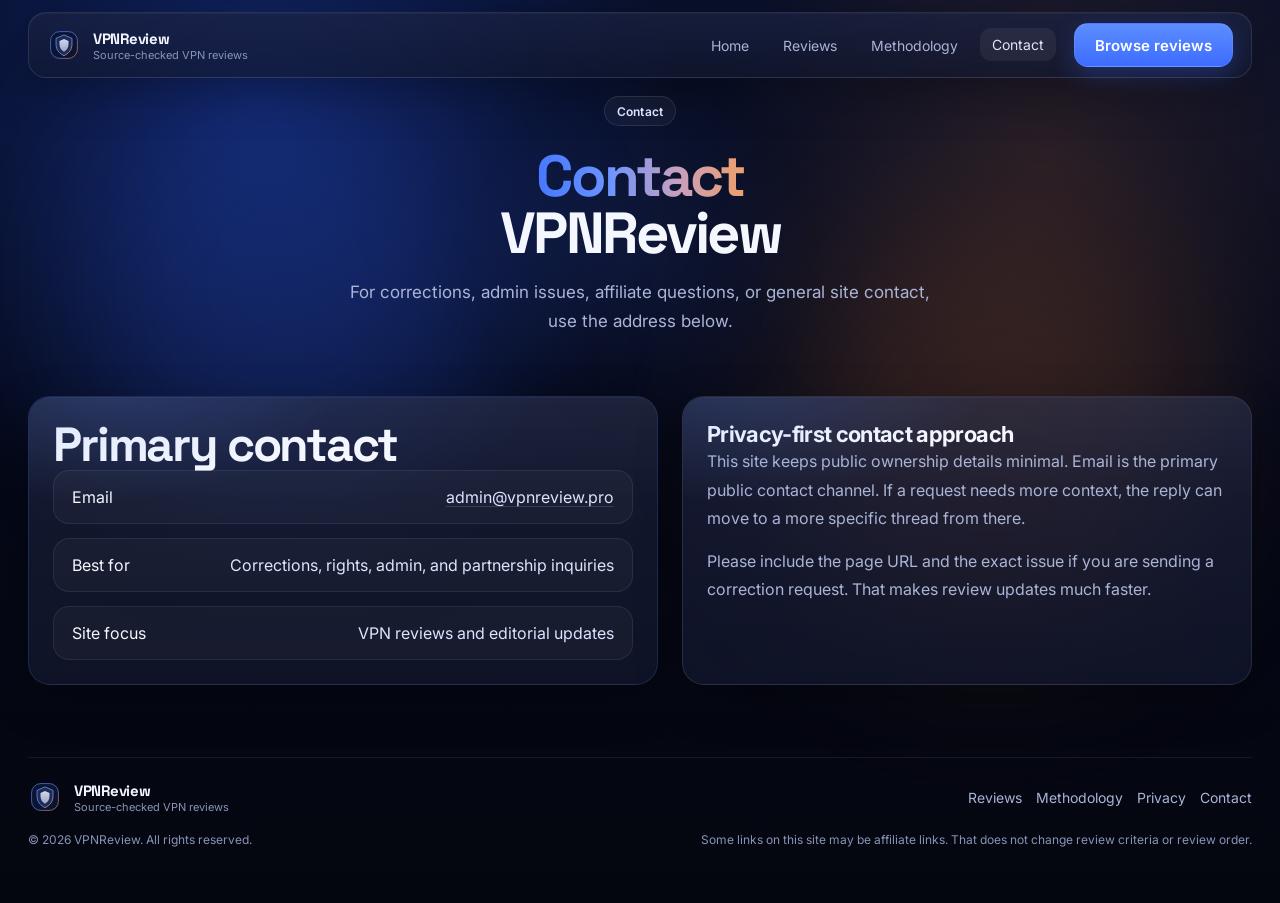
==== contact.html @ 540c51eb "vpnreview" ====
<!doctype html>
<html lang="en">
<head>
  <meta charset="utf-8">
  <meta name="viewport" content="width=device-width, initial-scale=1">
  <title>Contact — VPNReview</title>
  <meta name="description" content="Contact VPNReview for corrections, admin issues, and general site inquiries.">
  <link rel="canonical" href="https://vpnreview.pro/contact.html">
  <link rel="icon" href="assets/favicon.svg" type="image/svg+xml">
  <meta property="og:type" content="website">
  <meta property="og:title" content="Contact — VPNReview">
  <meta property="og:description" content="Contact VPNReview for corrections, admin issues, and general site inquiries.">
  <meta property="og:url" content="https://vpnreview.pro/contact.html">
  <meta property="og:image" content="https://vpnreview.pro/assets/og-cover.svg">
  <meta name="twitter:card" content="summary_large_image">
  <meta name="twitter:title" content="Contact — VPNReview">
  <meta name="twitter:description" content="Contact VPNReview for corrections, admin issues, and general site inquiries.">
  <meta name="twitter:image" content="https://vpnreview.pro/assets/og-cover.svg">
  <link rel="preconnect" href="https://fonts.googleapis.com">
  <link rel="preconnect" href="https://fonts.gstatic.com" crossorigin>
  <link href="https://fonts.googleapis.com/css2?family=Inter:wght@400;500;600;700;800&family=Space+Grotesk:wght@500;700&display=swap" rel="stylesheet">
  <link rel="stylesheet" href="styles.css">
</head>
<body>
  <div class="page-shell">
    <div class="hero-glow-blue"></div>
    <div class="hero-glow-orange"></div>
    
    <div class="topbar-wrap container reveal">
      <header class="topbar">
        <a class="brand focus-ring" href="index.html" aria-label="VPNReview home">
          <img class="brand-mark" src="assets/vpnreview-mark.svg" alt="VPNReview logo">
          <span class="brand-copy">
            <span class="brand-name">VPNReview</span>
            <span class="brand-tagline">Source-checked VPN reviews</span>
          </span>
        </a>
        <nav class="topbar-menu" aria-label="Primary">
          <a class="focus-ring" href="index.html">Home</a><a class="focus-ring" href="reviews.html">Reviews</a><a class="focus-ring" href="methodology.html">Methodology</a><a class="focus-ring" href="contact.html" aria-current="page">Contact</a>
        </nav>
        <div class="topbar-actions">
          <a class="btn btn-primary focus-ring" href="reviews.html">Browse reviews</a>
          <button class="menu-toggle focus-ring" aria-expanded="false" aria-label="Open menu">☰</button>
        </div>
      </header>
      <div class="mobile-panel" data-open="false">
        <a class="focus-ring" href="index.html">Home</a><a class="focus-ring" href="reviews.html">Reviews</a><a class="focus-ring" href="methodology.html">Methodology</a><a class="focus-ring" href="contact.html" aria-current="page">Contact</a>
      </div>
    </div>
    
    <main class="hero-wrap">
      
<section class="page-hero compact reveal delay-1">
  <div class="kicker">Contact</div>
  <h1 class="page-title short"><span class="gradient">Contact</span><br><span class="solid">VPNReview</span></h1>
  <p class="page-copy short">For corrections, admin issues, affiliate questions, or general site contact, use the address below.</p>
</section>

<section class="split-intro reveal delay-2">
  <article class="card accent">
    <h2 class="section-heading">Primary contact</h2>
    <div class="contact-list">
      <div class="contact-row"><span>Email</span><span><a class="inline-link" href="mailto:admin@vpnreview.pro">admin@vpnreview.pro</a></span></div>
      <div class="contact-row"><span>Best for</span><span>Corrections, rights, admin, and partnership inquiries</span></div>
      <div class="contact-row"><span>Site focus</span><span>VPN reviews and editorial updates</span></div>
    </div>
  </article>
  <article class="card">
    <h3>Privacy-first contact approach</h3>
    <p>This site keeps public ownership details minimal. Email is the primary public contact channel. If a request needs more context, the reply can move to a more specific thread from there.</p>
    <p>Please include the page URL and the exact issue if you are sending a correction request. That makes review updates much faster.</p>
  </article>
</section>

    </main>
    
    <footer class="footer">
      <div class="footer-brand">
        <img class="brand-mark" src="assets/vpnreview-mark.svg" alt="VPNReview logo">
        <div class="brand-copy">
          <div class="brand-name">VPNReview</div>
          <div class="brand-tagline">Source-checked VPN reviews</div>
        </div>
      </div>
      <nav class="footer-nav" aria-label="Footer">
        <a class="focus-ring" href="reviews.html">Reviews</a>
        <a class="focus-ring" href="methodology.html">Methodology</a>
        <a class="focus-ring" href="privacy.html">Privacy</a>
        <a class="focus-ring" href="contact.html">Contact</a>
      </nav>
    </footer>
    <div class="footer-bottom">
      <div>© <span data-year></span> VPNReview. All rights reserved.</div>
      <div class="footer-disclosure">Some links on this site may be affiliate links. That does not change review criteria or review order.</div>
    </div>
    
  </div>
  <script src="script.js"></script>
</body>
</html>
---- styles.css ----
:root {
  --bg-0: #050816;
  --bg-1: #081126;
  --bg-2: #0c1430;
  --surface: rgba(23, 30, 58, 0.56);
  --surface-2: rgba(31, 38, 68, 0.64);
  --surface-3: rgba(15, 20, 40, 0.88);
  --border-soft: rgba(255, 255, 255, 0.10);
  --border-mid: rgba(255, 255, 255, 0.18);
  --text-strong: #f4f7ff;
  --text-soft: #dce4ff;
  --text-body: #aab4d6;
  --text-dim: #8893b7;
  --blue-1: #3d6cff;
  --blue-2: #5c8dff;
  --blue-3: #79a6ff;
  --peach-1: #f2b2a6;
  --orange-1: #f59a62;
  --orange-2: #d67339;
  --success: #5cd694;
  --shadow-lg: 0 28px 90px rgba(0, 0, 0, 0.45);
  --shadow-md: 0 14px 46px rgba(0, 0, 0, 0.28);
  --radius-xl: 18px;
  --radius-2xl: 24px;
  --radius-pill: 999px;
  --content-width: min(1320px, calc(100% - 56px));
  --reading-width: 760px;
  --brand-accent: #5c8dff;
  --brand-accent-soft: rgba(92, 141, 255, 0.2);
}
* { box-sizing: border-box; }
html { scroll-behavior: smooth; }
body {
  min-height: 100vh;
  margin: 0;
  color: var(--text-strong);
  background:
    radial-gradient(44rem 44rem at 20% 12%, rgba(34, 86, 255, 0.26), transparent 60%),
    radial-gradient(34rem 34rem at 82% 18%, rgba(226, 122, 46, 0.14), transparent 62%),
    radial-gradient(18rem 18rem at 50% 28%, rgba(86, 118, 255, 0.10), transparent 60%),
    linear-gradient(180deg, #09102a 0%, #050816 58%, #04060f 100%);
  overflow-x: hidden;
  font-family: Inter, ui-sans-serif, system-ui, -apple-system, BlinkMacSystemFont, "Segoe UI", sans-serif;
}
body.page-nord { --brand-accent: #5c8dff; --brand-accent-soft: rgba(92, 141, 255, 0.18); }
body.page-proton { --brand-accent: #8b5cf6; --brand-accent-soft: rgba(139, 92, 246, 0.18); }
body.page-surfshark { --brand-accent: #17c9d5; --brand-accent-soft: rgba(23, 201, 213, 0.18); }
a { color: inherit; text-decoration: none; }
img { display: block; max-width: 100%; }
button { font: inherit; }
.container { width: var(--content-width); margin-inline: auto; }
.page-shell { position: relative; padding: 12px 0 54px; }
.hero-glow-blue,
.hero-glow-orange {
  position: fixed;
  filter: blur(78px);
  border-radius: 999px;
  pointer-events: none;
  z-index: 0;
}
.hero-glow-blue {
  width: 420px;
  height: 420px;
  left: 6%;
  top: 8%;
  background: rgba(50, 100, 255, 0.20);
  animation: drift 14s ease-in-out infinite alternate;
}
.hero-glow-orange {
  width: 420px;
  height: 420px;
  right: 6%;
  top: 24%;
  background: rgba(225, 119, 45, 0.16);
  animation: drift 18s ease-in-out infinite alternate-reverse;
}
.topbar-wrap,
.hero-wrap,
.footer,
.footer-bottom { position: relative; z-index: 1; }
.topbar {
  display: grid;
  grid-template-columns: minmax(0, 1fr) auto auto;
  align-items: center;
  gap: 18px;
  padding: 10px 18px;
  min-height: 58px;
  border: 1px solid var(--border-soft);
  border-radius: 18px;
  background: linear-gradient(180deg, rgba(28, 35, 67, 0.68), rgba(18, 24, 46, 0.62));
  backdrop-filter: blur(18px);
  -webkit-backdrop-filter: blur(18px);
  box-shadow: inset 0 1px 0 rgba(255,255,255,0.04), var(--shadow-md);
  transition: transform 180ms ease, border-color 180ms ease, box-shadow 220ms ease;
}
.topbar:hover { border-color: rgba(255,255,255,0.15); }
.brand { display: inline-flex; align-items: center; gap: 12px; min-width: 0; }
.brand-mark {
  width: 34px;
  height: 34px;
  flex: 0 0 auto;
  border-radius: 12px;
  transition: transform 260ms ease;
}
.brand:hover .brand-mark { transform: translateY(-2px) rotate(-2deg); }
.brand-copy { display: grid; min-width: 0; }
.brand-name { font-weight: 700; font-size: 15px; color: var(--text-strong); }
.brand-tagline { font-size: 11px; color: var(--text-dim); white-space: nowrap; overflow: hidden; text-overflow: ellipsis; }
.topbar-menu, .topbar-actions { display: flex; align-items: center; gap: 10px; }
.topbar-menu a {
  padding: 8px 12px;
  border-radius: 11px;
  font-size: 14px;
  color: var(--text-body);
  transition: transform 180ms ease, background-color 180ms ease, color 180ms ease;
}
.topbar-menu a:hover,
.topbar-menu a[aria-current="page"] {
  background: rgba(255,255,255,0.06);
  color: var(--text-soft);
  transform: translateY(-1px);
}
.menu-toggle {
  width: 38px;
  height: 38px;
  border-radius: 999px;
  border: 1px solid rgba(255,255,255,0.08);
  background: rgba(6,10,22,0.85);
  color: var(--text-soft);
  display: none;
  place-items: center;
  cursor: pointer;
  transition: transform 180ms ease, border-color 180ms ease, background-color 180ms ease;
}
.menu-toggle:hover { transform: translateY(-1px); border-color: rgba(255,255,255,0.16); }
.mobile-panel {
  display: none;
  margin-top: 10px;
  border: 1px solid var(--border-soft);
  border-radius: 16px;
  background: linear-gradient(180deg, rgba(28,35,67,0.78), rgba(18,24,46,0.78));
  backdrop-filter: blur(14px);
  -webkit-backdrop-filter: blur(14px);
  overflow: hidden;
}
.mobile-panel a { display: block; padding: 14px 18px; color: var(--text-body); }
.mobile-panel a + a { border-top: 1px solid rgba(255,255,255,0.06); }
.hero-wrap {
  width: var(--content-width);
  margin: 18px auto 0;
  display: grid;
  gap: 60px;
}
.badge-row {
  display: flex;
  flex-wrap: wrap;
  justify-content: center;
  gap: 10px;
}
.stack-badge {
  display: inline-flex;
  align-items: center;
  gap: 8px;
  min-height: 32px;
  padding: 0 12px;
  border-radius: var(--radius-pill);
  border: 1px solid rgba(255,255,255,0.10);
  background: rgba(32, 38, 66, 0.58);
  color: #dce4ff;
  font-size: 12px;
  line-height: 1.2;
  transition: transform 180ms ease, border-color 180ms ease, background-color 180ms ease;
}
.stack-badge:hover {
  transform: translateY(-2px);
  border-color: rgba(255,255,255,0.18);
  background: rgba(37, 43, 73, 0.66);
}
.stack-dot {
  width: 8px; height: 8px; border-radius: 999px;
  background: radial-gradient(circle at 30% 30%, rgba(121,166,255,0.95), rgba(61,108,255,0.45));
  box-shadow: 0 0 18px rgba(61,108,255,0.35);
}
.hero,
.page-hero {
  max-width: 780px;
  margin-inline: auto;
  text-align: center;
}
.kicker {
  display: inline-flex;
  align-items: center;
  min-height: 30px;
  padding: 0 12px;
  border-radius: var(--radius-pill);
  border: 1px solid rgba(255,255,255,0.10);
  background: rgba(255,255,255,0.04);
  color: var(--text-soft);
  font-size: 12px;
  font-weight: 600;
  letter-spacing: 0.01em;
}
.hero-title,
.page-title,
.article-panel h1,
.section-heading,
.review-section h2,
.archive-title {
  font-family: "Space Grotesk", "Inter", ui-sans-serif, system-ui, sans-serif;
  letter-spacing: -0.045em;
}
.hero-title,
.page-title {
  margin: 22px 0 0;
  font-size: clamp(36px, 5.8vw, 68px);
  line-height: 0.98;
}
.gradient {
  background: linear-gradient(90deg, #4677ff 0%, #6b94ff 35%, #c7a0be 68%, #ee9f69 100%);
  -webkit-background-clip: text;
  background-clip: text;
  color: transparent;
}
.solid { color: #f5f7ff; }
.hero-copy,
.page-copy {
  max-width: 680px;
  margin: 16px auto 0;
  color: var(--text-body);
  font-size: 17px;
  line-height: 1.72;
}
.command-chip {
  display: inline-flex;
  align-items: center;
  justify-content: center;
  gap: 10px;
  min-height: 44px;
  padding: 0 18px;
  margin-top: 22px;
  border-radius: 12px;
  background: #08112b;
  border: 1px solid rgba(69, 93, 162, 0.35);
  box-shadow: inset 0 1px 0 rgba(255,255,255,0.03);
  color: #f3c08e;
  font-family: ui-monospace, SFMono-Regular, Menlo, Consolas, monospace;
  font-size: 13px;
}
.cta-row { display: flex; justify-content: center; gap: 12px; flex-wrap: wrap; margin-top: 24px; }
.btn {
  display: inline-flex;
  align-items: center;
  justify-content: center;
  min-width: 146px;
  min-height: 44px;
  padding: 0 20px;
  border-radius: 14px;
  border: 1px solid rgba(255,255,255,0.10);
  font-size: 15px;
  font-weight: 600;
  transition: transform 180ms ease, background-color 180ms ease, border-color 180ms ease, box-shadow 220ms ease, opacity 180ms ease;
}
.btn:hover { transform: translateY(-2px); }
.btn-primary {
  background: linear-gradient(180deg, #5d8dff, #3d6cff);
  color: white;
  border-color: rgba(255,255,255,0.08);
  box-shadow: 0 8px 24px rgba(61, 108, 255, 0.28);
}
.btn-primary:hover { box-shadow: 0 12px 28px rgba(61,108,255,0.34); }
.btn-secondary,
.btn-subtle {
  background: rgba(255,255,255,0.04);
  color: #f2f4fb;
}
.btn-secondary:hover,
.btn-subtle:hover {
  background: rgba(255,255,255,0.08);
  border-color: rgba(255,255,255,0.16);
}
main section { margin-top: 0; }
.section-heading {
  margin: 0;
  font-size: clamp(28px, 4vw, 48px);
  line-height: 1.02;
}
.section-heading.centered { text-align: center; }
.section-copy {
  max-width: 720px;
  margin: 14px 0 0;
  color: var(--text-body);
  font-size: 17px;
  line-height: 1.72;
}
.section-copy.centered { margin-inline: auto; text-align: center; }
.cards-2, .cards-3, .cards-4, .archive-grid, .jump-grid, .source-grid, .highlights-grid, .summary-grid {
  display: grid;
  gap: 18px;
}
.cards-2, .jump-grid { grid-template-columns: repeat(2, minmax(0, 1fr)); }
.cards-3, .archive-grid, .source-grid, .summary-grid { grid-template-columns: repeat(3, minmax(0, 1fr)); }
.cards-4, .highlights-grid { grid-template-columns: repeat(4, minmax(0, 1fr)); }
.card,
.review-card,
.data-card,
.table-wrap,
.article-panel,
.callout,
.jump-card,
.deal-card {
  position: relative;
  border-radius: 22px;
  border: 1px solid rgba(255,255,255,0.10);
  background: linear-gradient(180deg, rgba(35,41,72,0.56), rgba(19,24,46,0.72));
  backdrop-filter: blur(14px);
  -webkit-backdrop-filter: blur(14px);
  box-shadow: inset 0 1px 0 rgba(255,255,255,0.04), var(--shadow-md);
  overflow: hidden;
  transition: transform 200ms ease, border-color 200ms ease, box-shadow 240ms ease, background-color 180ms ease;
}
.card::before, .review-card::before, .data-card::before, .article-panel::before, .callout::before, .jump-card::before, .deal-card::before, .table-wrap::before {
  content: "";
  position: absolute;
  inset: 0;
  pointer-events: none;
  border-radius: inherit;
  background:
    linear-gradient(180deg, rgba(255,255,255,0.04), transparent 45%),
    radial-gradient(26rem 14rem at 10% -10%, var(--brand-accent-soft), transparent 60%);
  opacity: .95;
}
.card:hover,
.review-card:hover,
.data-card:hover,
.article-panel:hover,
.callout:hover,
.jump-card:hover,
.deal-card:hover {
  transform: translateY(-4px);
  border-color: rgba(255,255,255,0.16);
  box-shadow: inset 0 1px 0 rgba(255,255,255,0.05), 0 20px 50px rgba(0, 0, 0, 0.32);
}
.card, .review-card, .data-card, .article-panel, .callout, .jump-card, .deal-card { padding: 24px; }
.card h3, .review-title, .article-panel h2, .callout h3, .deal-card h3 {
  margin: 0;
  letter-spacing: -0.03em;
}
.card h3, .callout h3, .deal-card h3 { font-size: 22px; }
.card p, .review-card p, .article-panel p, .callout p, .data-note, li {
  color: var(--text-body);
  font-size: 16px;
  line-height: 1.78;
}
.card p, .review-card p, .article-panel p, .data-note { margin: 0; }
.card p + p, .article-panel p + p, .callout p + p { margin-top: 14px; }
.review-card {
  display: flex;
  flex-direction: column;
  gap: 16px;
  min-height: 100%;
}
.review-card-head {
  display: flex;
  align-items: flex-start;
  justify-content: space-between;
  gap: 12px;
  flex-wrap: wrap;
}
.review-brand { display: flex; align-items: center; gap: 14px; min-width: 0; }
.review-logo {
  width: 52px;
  height: 52px;
  border-radius: 16px;
  background: rgba(255,255,255,0.02);
}
.review-title { font-size: 28px; margin: 0; }
.label-pill, .score-pill, .meta-pill {
  display: inline-flex;
  align-items: center;
  min-height: 30px;
  padding: 0 12px;
  border-radius: var(--radius-pill);
  border: 1px solid rgba(255,255,255,0.10);
  background: rgba(255,255,255,0.04);
  color: var(--text-soft);
  font-size: 12px;
  line-height: 1.2;
}
.score-pill { color: var(--text-strong); border-color: rgba(92, 141, 255, 0.24); background: rgba(92,141,255,0.10); }
.review-card-actions { margin-top: auto; display: flex; }
.inline-link {
  color: var(--text-soft);
  text-decoration: underline;
  text-decoration-color: rgba(255,255,255,0.14);
  text-underline-offset: 3px;
  transition: color 180ms ease, text-decoration-color 180ms ease;
}
.inline-link:hover {
  color: white;
  text-decoration-color: rgba(255,255,255,0.42);
}
.table-wrap { padding: 6px; }
table {
  width: 100%;
  border-collapse: collapse;
  overflow: hidden;
}
thead th {
  text-align: left;
  font-size: 13px;
  color: var(--text-soft);
  font-weight: 600;
  padding: 14px 16px;
  border-bottom: 1px solid rgba(255,255,255,0.08);
}
tbody td {
  padding: 14px 16px;
  border-top: 1px solid rgba(255,255,255,0.06);
  color: var(--text-body);
  font-size: 15px;
  line-height: 1.6;
  transition: background-color 180ms ease, color 180ms ease;
}
tbody tr:hover td { background: rgba(255,255,255,0.03); color: var(--text-soft); }
.highlight-col { color: var(--text-strong); font-weight: 600; }
.review-hero {
  max-width: 1060px;
  margin-inline: auto;
}
.review-hero-card {
  padding: 28px;
}
.review-hero-top {
  display: flex;
  align-items: flex-start;
  justify-content: space-between;
  gap: 20px;
  flex-wrap: wrap;
}
.provider-lockup {
  display: flex;
  align-items: center;
  gap: 16px;
}
.provider-mark {
  width: 66px;
  height: 66px;
  border-radius: 18px;
  flex: 0 0 auto;
  filter: drop-shadow(0 8px 18px rgba(0,0,0,.22));
}
.provider-name {
  margin: 0;
  font-size: clamp(36px, 5vw, 54px);
  line-height: .94;
}
.provider-sub {
  margin-top: 4px;
  color: var(--text-body);
  font-size: 15px;
}
.review-title-short {
  margin: 18px 0 0;
  font-size: clamp(32px, 4.2vw, 48px);
  line-height: 1.02;
  font-family: "Space Grotesk", "Inter", sans-serif;
  letter-spacing: -0.04em;
}
.review-intro {
  max-width: 820px;
  margin-top: 14px;
  color: var(--text-body);
  font-size: 18px;
  line-height: 1.72;
}
.article-meta {
  display: flex;
  gap: 10px;
  flex-wrap: wrap;
  margin-top: 18px;
}
.highlights-grid .data-card {
  min-height: 100%;
}
.data-title {
  margin: 0;
  font-size: 13px;
  color: var(--text-soft);
  font-weight: 600;
}
.data-value {
  margin-top: 12px;
  font-size: clamp(24px, 3vw, 34px);
  line-height: 1.04;
  color: var(--brand-accent);
  font-weight: 800;
  letter-spacing: -0.04em;
}
.data-note {
  margin-top: 10px;
}
.review-layout {
  display: grid;
  grid-template-columns: minmax(0, 1.36fr) minmax(320px, 0.84fr);
  gap: 24px;
  align-items: start;
}
.review-main {
  display: grid;
  gap: 22px;
}
.review-aside {
  display: grid;
  gap: 18px;
  position: sticky;
  top: 92px;
}
.jump-card {
  display: block;
  min-height: 128px;
}
.jump-card strong {
  display: block;
  font-size: 20px;
  line-height: 1.08;
  letter-spacing: -0.03em;
}
.jump-card span {
  display: block;
  margin-top: 10px;
  color: var(--text-body);
  line-height: 1.6;
}
.callout h3,
.deal-card h3 {
  color: var(--text-strong);
}
.callout .mini-kicker,
.deal-card .mini-kicker {
  display: inline-flex;
  margin-bottom: 10px;
  font-size: 11px;
  min-height: 26px;
  padding: 0 10px;
  align-items: center;
  border-radius: var(--radius-pill);
  border: 1px solid rgba(255,255,255,0.1);
  background: rgba(255,255,255,0.04);
  color: var(--text-soft);
  letter-spacing: .01em;
}
.callout strong { color: var(--text-soft); }
.article-panel h2 {
  font-size: 32px;
  line-height: 1.04;
  margin-bottom: 12px;
}
.review-body p {
  font-size: 17px;
  line-height: 1.86;
}
.bad-list {
  display: grid;
  gap: 10px;
  margin-top: 18px;
}
.bad-list div {
  padding: 14px 16px;
  border-radius: 16px;
  border: 1px solid rgba(255,255,255,0.08);
  background: rgba(255,255,255,0.03);
  color: var(--text-body);
}
.bad-list strong { color: var(--text-soft); }
.deal-list {
  margin: 14px 0 0;
  padding-left: 18px;
}
.deal-list li {
  margin-top: 8px;
}
.deal-wheel {
  margin-top: 18px;
}
.wheel-shell {
  position: relative;
  width: 220px;
  height: 220px;
  margin-inline: auto;
}
.wheel-pointer {
  position: absolute;
  top: -4px;
  left: 50%;
  transform: translateX(-50%);
  width: 0; height: 0;
  border-left: 14px solid transparent;
  border-right: 14px solid transparent;
  border-top: 24px solid var(--brand-accent);
  filter: drop-shadow(0 6px 12px rgba(0,0,0,.35));
  z-index: 2;
}
.wheel-disc {
  position: absolute;
  inset: 0;
  border-radius: 50%;
  border: 1px solid rgba(255,255,255,0.16);
  background:
    radial-gradient(circle at 50% 50%, rgba(255,255,255,0.12), transparent 34%),
    conic-gradient(
      from 0deg,
      rgba(255,255,255,0.06) 0deg 60deg,
      var(--brand-accent-soft) 60deg 120deg,
      rgba(255,255,255,0.04) 120deg 180deg,
      rgba(255,255,255,0.08) 180deg 240deg,
      var(--brand-accent-soft) 240deg 300deg,
      rgba(255,255,255,0.04) 300deg 360deg
    );
  box-shadow: inset 0 1px 0 rgba(255,255,255,0.04), 0 16px 30px rgba(0,0,0,.28);
  transition: transform 3400ms cubic-bezier(.17,.91,.2,1);
}
.wheel-center {
  position: absolute;
  inset: 50%;
  transform: translate(-50%, -50%);
  width: 82px;
  height: 82px;
  border-radius: 50%;
  border: 1px solid rgba(255,255,255,0.12);
  background: linear-gradient(180deg, rgba(26,35,67,0.95), rgba(12,18,34,0.95));
  display: grid;
  place-items: center;
  color: var(--text-strong);
  font-weight: 700;
  text-align: center;
  z-index: 2;
  box-shadow: 0 12px 24px rgba(0,0,0,.26);
}
.wheel-center small {
  display: block;
  font-size: 11px;
  color: var(--text-dim);
  font-weight: 600;
}
.spin-btn {
  margin-top: 18px;
  width: 100%;
}
.deal-result {
  min-height: 72px;
  margin-top: 14px;
  padding: 14px 16px;
  border-radius: 16px;
  background: rgba(255,255,255,0.04);
  border: 1px solid rgba(255,255,255,0.08);
  color: var(--text-body);
  font-size: 15px;
  line-height: 1.62;
}
.deal-result strong { color: var(--text-soft); }
.footer {
  width: var(--content-width);
  margin: 72px auto 0;
  padding-top: 22px;
  border-top: 1px solid rgba(255,255,255,0.08);
  display: flex;
  align-items: center;
  justify-content: space-between;
  gap: 16px;
  flex-wrap: wrap;
}
.footer-brand {
  display: flex;
  align-items: center;
  gap: 12px;
}
.footer-nav {
  display: flex;
  align-items: center;
  gap: 14px;
  flex-wrap: wrap;
}
.footer-nav a {
  color: var(--text-body);
  font-size: 14px;
  transition: color 180ms ease, transform 180ms ease;
}
.footer-nav a:hover { color: var(--text-soft); transform: translateY(-1px); }
.footer-bottom {
  width: var(--content-width);
  margin: 16px auto 0;
  display: flex;
  justify-content: space-between;
  gap: 12px;
  flex-wrap: wrap;
  color: var(--text-dim);
  font-size: 12px;
  line-height: 1.6;
}
.footer-disclosure { max-width: 640px; text-align: right; }
.focus-ring:focus-visible,
button:focus-visible {
  outline: 2px solid rgba(121, 166, 255, 0.88);
  outline-offset: 3px;
}
.reveal {
  opacity: 0;
  transform: translateY(14px);
  animation: revealUp 700ms cubic-bezier(.22,.61,.36,1) forwards;
}
.reveal.delay-1 { animation-delay: 80ms; }
.reveal.delay-2 { animation-delay: 160ms; }
.reveal.delay-3 { animation-delay: 240ms; }
.reveal.delay-4 { animation-delay: 320ms; }
.reveal.delay-5 { animation-delay: 400ms; }
.float-soft { animation: floatSoft 6s ease-in-out infinite; }

@keyframes revealUp { to { opacity: 1; transform: translateY(0); } }
@keyframes drift {
  0%   { transform: translate3d(0, 0, 0) scale(1); }
  50%  { transform: translate3d(16px, -10px, 0) scale(1.04); }
  100% { transform: translate3d(-10px, 14px, 0) scale(0.98); }
}
@keyframes floatSoft { 0%, 100% { transform: translateY(0); } 50% { transform: translateY(-3px); } }

@media (max-width: 1180px) {
  :root { --content-width: min(100%, calc(100% - 40px)); }
  .review-layout { grid-template-columns: 1fr; }
  .review-aside { position: static; grid-template-columns: repeat(2, minmax(0, 1fr)); }
}
@media (max-width: 960px) {
  .cards-4, .highlights-grid, .cards-3, .archive-grid, .source-grid, .summary-grid { grid-template-columns: repeat(2, minmax(0, 1fr)); }
  .topbar { grid-template-columns: minmax(0,1fr) auto; }
  .topbar-menu { display: none; }
  .menu-toggle { display: inline-grid; }
  .mobile-panel[data-open="true"] { display: block; }
}
@media (max-width: 720px) {
  :root { --content-width: min(100%, calc(100% - 28px)); }
  .cards-2, .cards-3, .cards-4, .archive-grid, .source-grid, .summary-grid, .jump-grid, .highlights-grid, .review-aside { grid-template-columns: 1fr; }
  .hero-title, .page-title { font-size: clamp(34px, 10vw, 52px); }
  .hero-copy, .page-copy, .review-intro { font-size: 16px; }
  .review-title-short { font-size: clamp(30px, 9vw, 40px); }
  .provider-name { font-size: 40px; }
  .footer-bottom { display: block; }
  .footer-disclosure { text-align: left; margin-top: 6px; }
  .wheel-shell { width: 200px; height: 200px; }
  table { display: block; overflow-x: auto; }
}
@media (prefers-reduced-motion: reduce) {
  *, *::before, *::after {
    animation-duration: 0.01ms !important;
    animation-iteration-count: 1 !important;
    transition-duration: 0.01ms !important;
    scroll-behavior: auto !important;
  }
}

/* VPNReview.pro patch */
.page-hero.compact { max-width: 740px; }
.page-title.short { font-size: clamp(34px, 4.8vw, 58px); max-width: 12ch; margin-inline: auto; }
.hero-copy.short, .page-copy.short { max-width: 54ch; font-size: 17px; }
.hero-actions { display:flex; justify-content:center; gap:12px; flex-wrap:wrap; margin-top:22px; }
.home-section, .page-section { display:grid; gap:22px; }
.section-stack { display:grid; gap:18px; }
.review-list-note { max-width: 760px; margin: 8px auto 0; text-align:center; color: var(--text-dim); font-size: 14px; line-height: 1.7; }
.card.accent, .callout.accent, .deal-card.accent, .data-card.accent, .review-hero-card { border-color: rgba(92, 141, 255, 0.18); }
body.page-proton .card.accent, body.page-proton .callout.accent, body.page-proton .deal-card.accent, body.page-proton .data-card.accent, body.page-proton .review-hero-card { border-color: rgba(139, 92, 246, 0.24); }
body.page-surfshark .card.accent, body.page-surfshark .callout.accent, body.page-surfshark .deal-card.accent, body.page-surfshark .data-card.accent, body.page-surfshark .review-hero-card { border-color: rgba(23, 201, 213, 0.24); }

.summary-grid .card, .highlights-grid .data-card, .jump-grid .jump-card, .archive-grid .review-card { min-height: 100%; }
.muted { color: var(--text-dim); }
.mini-note { margin-top: 10px; font-size: 13px; line-height: 1.6; color: var(--text-dim); }
.section-meta { display:flex; gap:10px; flex-wrap:wrap; margin-top: 18px; }
.review-body { display:grid; gap:22px; }
.review-main .article-panel, .review-aside .callout, .review-aside .deal-card { width: 100%; }
.review-aside .callout, .review-aside .deal-card { min-height: 100%; }
.review-layout { gap: 28px; grid-template-columns: minmax(0, 1.52fr) minmax(360px, 0.84fr); }
.review-main { gap: 24px; }
.review-aside { gap: 20px; }
.review-hero-card:hover .provider-mark { transform: translateY(-3px) scale(1.03); transition: transform 260ms ease; }
.review-card:hover .review-logo { transform: translateY(-3px) rotate(-3deg); transition: transform 260ms ease; }
.jump-card strong { transition: transform 200ms ease, color 200ms ease; }
.jump-card:hover strong { transform: translateX(3px); color: var(--text-strong); }
.data-card .data-value { transition: transform 200ms ease, text-shadow 220ms ease; }
.data-card:hover .data-value { transform: translateY(-2px); text-shadow: 0 0 22px var(--brand-accent-soft); }
.callout.accent:hover, .deal-card.accent:hover { box-shadow: inset 0 1px 0 rgba(255,255,255,0.05), 0 22px 54px rgba(0,0,0,.34), 0 0 0 1px var(--brand-accent-soft); }
.btn-primary:hover { filter: saturate(1.06); }
.review-link-arrow { display:inline-flex; align-items:center; gap:8px; }
.review-link-arrow span { transition: transform 180ms ease; }
.review-card:hover .review-link-arrow span { transform: translateX(3px); }
.compare-table td strong { color: var(--text-soft); }
.small-heading { margin:0; font-size: 18px; letter-spacing:-0.02em; color: var(--text-soft); }
.text-columns { columns: 2; column-gap: 28px; }
.text-columns p { break-inside: avoid; }
.kbd-note { display:inline-flex; align-items:center; gap:8px; min-height:30px; padding:0 12px; border-radius: var(--radius-pill); background: rgba(255,255,255,.04); border:1px solid rgba(255,255,255,.08); color: var(--text-soft); font-size: 12px; }
.link-grid { display:grid; gap:12px; }
.link-grid a { padding: 14px 16px; border-radius: 16px; border: 1px solid rgba(255,255,255,.08); background: rgba(255,255,255,.03); color: var(--text-body); transition: transform 180ms ease, border-color 180ms ease, background-color 180ms ease; }
.link-grid a:hover { transform: translateY(-2px); border-color: rgba(255,255,255,.16); background: rgba(255,255,255,.05); color: var(--text-soft); }
.source-list ul { margin: 10px 0 0; }
.deal-card .deal-list strong { color: var(--text-soft); }
.review-hero .jump-grid { margin-top: 18px; }
.review-hero .jump-card { min-height: 118px; }
.review-callout-stack { display:grid; gap:20px; }
.page-title.shorter { max-width: 14ch; }
.split-intro { display:grid; grid-template-columns: minmax(0,1.05fr) minmax(320px,.95fr); gap:24px; align-items:start; }
.split-intro .card { min-height:100%; }
.brand-copy .brand-name, .footer-brand .brand-name { font-family: "Space Grotesk","Inter",sans-serif; letter-spacing:-0.02em; }
.contact-list { display:grid; gap: 14px; }
.contact-row { display:flex; justify-content:space-between; gap:18px; padding:16px 18px; border-radius:16px; border:1px solid rgba(255,255,255,.08); background: rgba(255,255,255,.03); }
.contact-row span:last-child { color: var(--text-soft); text-align:right; }
.legal-copy p + h3 { margin-top: 26px; }
.legal-copy h3 { margin-bottom: 10px; }
@media (max-width: 1180px) {
  .split-intro { grid-template-columns: 1fr; }
}
@media (max-width: 960px) {
  .review-layout { grid-template-columns: 1fr; }
  .review-aside { position: static; grid-template-columns: repeat(2,minmax(0,1fr)); }
}
@media (max-width: 720px) {
  .page-title.short, .page-title.shorter { max-width:none; }
  .review-aside { grid-template-columns: 1fr; }
  .text-columns { columns: 1; }
}
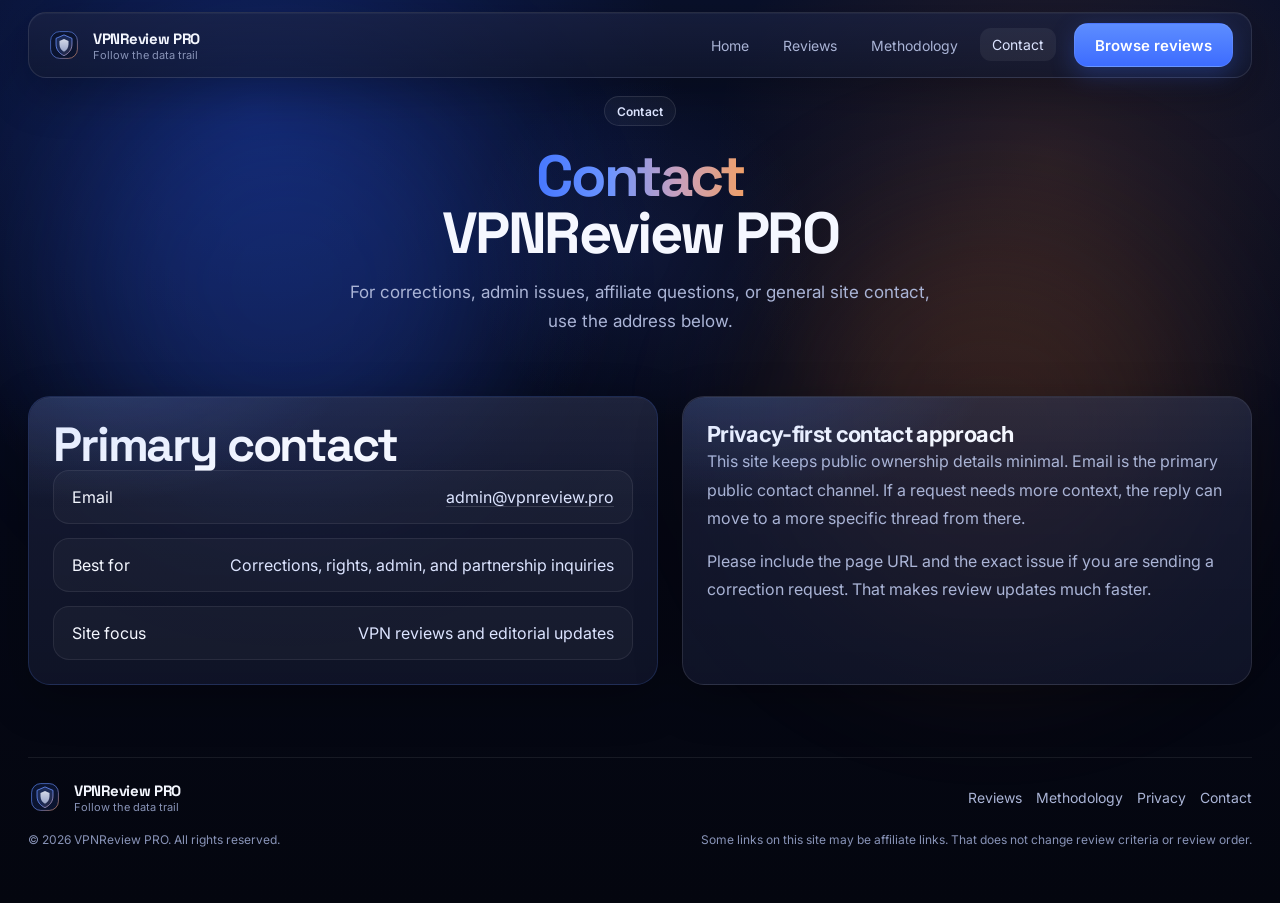
==== commit 40a08060: "Improve responsive behavior and update VPNReview PRO branding" ====
--- a/contact.html
+++ b/contact.html
@@ -3,18 +3,18 @@
 <head>
   <meta charset="utf-8">
   <meta name="viewport" content="width=device-width, initial-scale=1">
-  <title>Contact — VPNReview</title>
-  <meta name="description" content="Contact VPNReview for corrections, admin issues, and general site inquiries.">
+  <title>Contact — VPNReview PRO</title>
+  <meta name="description" content="Contact VPNReview PRO for corrections, admin issues, and general site inquiries.">
   <link rel="canonical" href="https://vpnreview.pro/contact.html">
   <link rel="icon" href="assets/favicon.svg" type="image/svg+xml">
   <meta property="og:type" content="website">
-  <meta property="og:title" content="Contact — VPNReview">
-  <meta property="og:description" content="Contact VPNReview for corrections, admin issues, and general site inquiries.">
+  <meta property="og:title" content="Contact — VPNReview PRO">
+  <meta property="og:description" content="Contact VPNReview PRO for corrections, admin issues, and general site inquiries.">
   <meta property="og:url" content="https://vpnreview.pro/contact.html">
   <meta property="og:image" content="https://vpnreview.pro/assets/og-cover.svg">
   <meta name="twitter:card" content="summary_large_image">
-  <meta name="twitter:title" content="Contact — VPNReview">
-  <meta name="twitter:description" content="Contact VPNReview for corrections, admin issues, and general site inquiries.">
+  <meta name="twitter:title" content="Contact — VPNReview PRO">
+  <meta name="twitter:description" content="Contact VPNReview PRO for corrections, admin issues, and general site inquiries.">
   <meta name="twitter:image" content="https://vpnreview.pro/assets/og-cover.svg">
   <link rel="preconnect" href="https://fonts.googleapis.com">
   <link rel="preconnect" href="https://fonts.gstatic.com" crossorigin>
@@ -28,11 +28,11 @@
     
     <div class="topbar-wrap container reveal">
       <header class="topbar">
-        <a class="brand focus-ring" href="index.html" aria-label="VPNReview home">
-          <img class="brand-mark" src="assets/vpnreview-mark.svg" alt="VPNReview logo">
+        <a class="brand focus-ring" href="index.html" aria-label="VPNReview PRO home">
+          <img class="brand-mark" src="assets/vpnreview-mark.svg" alt="VPNReview PRO logo">
           <span class="brand-copy">
-            <span class="brand-name">VPNReview</span>
-            <span class="brand-tagline">Source-checked VPN reviews</span>
+            <span class="brand-name">VPNReview PRO</span>
+            <span class="brand-tagline">Follow the data trail</span>
           </span>
         </a>
         <nav class="topbar-menu" aria-label="Primary">
@@ -52,7 +52,7 @@
       
 <section class="page-hero compact reveal delay-1">
   <div class="kicker">Contact</div>
-  <h1 class="page-title short"><span class="gradient">Contact</span><br><span class="solid">VPNReview</span></h1>
+  <h1 class="page-title short"><span class="gradient">Contact</span><br><span class="solid">VPNReview PRO</span></h1>
   <p class="page-copy short">For corrections, admin issues, affiliate questions, or general site contact, use the address below.</p>
 </section>
 
@@ -76,10 +76,10 @@
     
     <footer class="footer">
       <div class="footer-brand">
-        <img class="brand-mark" src="assets/vpnreview-mark.svg" alt="VPNReview logo">
+        <img class="brand-mark" src="assets/vpnreview-mark.svg" alt="VPNReview PRO logo">
         <div class="brand-copy">
-          <div class="brand-name">VPNReview</div>
-          <div class="brand-tagline">Source-checked VPN reviews</div>
+          <div class="brand-name">VPNReview PRO</div>
+          <div class="brand-tagline">Follow the data trail</div>
         </div>
       </div>
       <nav class="footer-nav" aria-label="Footer">
@@ -90,7 +90,7 @@
       </nav>
     </footer>
     <div class="footer-bottom">
-      <div>© <span data-year></span> VPNReview. All rights reserved.</div>
+      <div>© <span data-year></span> VPNReview PRO. All rights reserved.</div>
       <div class="footer-disclosure">Some links on this site may be affiliate links. That does not change review criteria or review order.</div>
     </div>
     
--- a/styles.css
+++ b/styles.css
@@ -108,6 +108,7 @@
 .brand-name { font-weight: 700; font-size: 15px; color: var(--text-strong); }
 .brand-tagline { font-size: 11px; color: var(--text-dim); white-space: nowrap; overflow: hidden; text-overflow: ellipsis; }
 .topbar-menu, .topbar-actions { display: flex; align-items: center; gap: 10px; }
+.topbar-actions { justify-self: end; }
 .topbar-menu a {
   padding: 8px 12px;
   border-radius: 11px;
@@ -401,11 +402,13 @@
   text-decoration-color: rgba(255,255,255,0.42);
 }
 .table-wrap { padding: 6px; }
+.table-wrap { overflow-x: auto; }
 table {
   width: 100%;
   border-collapse: collapse;
   overflow: hidden;
 }
+.compare-table { min-width: 720px; }
 thead th {
   text-align: left;
   font-size: 13px;
@@ -734,10 +737,20 @@
   .topbar { grid-template-columns: minmax(0,1fr) auto; }
   .topbar-menu { display: none; }
   .menu-toggle { display: inline-grid; }
+  .topbar-actions .btn { display: none; }
   .mobile-panel[data-open="true"] { display: block; }
 }
 @media (max-width: 720px) {
   :root { --content-width: min(100%, calc(100% - 28px)); }
+  .page-shell { padding-top: 10px; }
+  .topbar { padding: 8px 12px; gap: 10px; }
+  .brand { gap: 10px; }
+  .brand-mark { width: 30px; height: 30px; border-radius: 10px; }
+  .brand-name { font-size: 14px; }
+  .brand-tagline { font-size: 10px; }
+  .card, .review-card, .data-card, .article-panel, .callout, .jump-card, .deal-card { padding: 20px; }
+  .review-title { font-size: clamp(22px, 7vw, 28px); }
+  .section-copy, .card p, .review-card p, .article-panel p, .review-body p { font-size: 15px; line-height: 1.72; }
   .cards-2, .cards-3, .cards-4, .archive-grid, .source-grid, .summary-grid, .jump-grid, .highlights-grid, .review-aside { grid-template-columns: 1fr; }
   .hero-title, .page-title { font-size: clamp(34px, 10vw, 52px); }
   .hero-copy, .page-copy, .review-intro { font-size: 16px; }
@@ -746,7 +759,21 @@
   .footer-bottom { display: block; }
   .footer-disclosure { text-align: left; margin-top: 6px; }
   .wheel-shell { width: 200px; height: 200px; }
-  table { display: block; overflow-x: auto; }
+  .compare-table { min-width: 640px; }
+}
+@media (max-width: 540px) {
+  :root { --content-width: min(100%, calc(100% - 20px)); }
+  .topbar { min-height: 52px; }
+  .brand-tagline { display: none; }
+  .menu-toggle { width: 34px; height: 34px; }
+  .mobile-panel a { padding: 12px 14px; }
+  .hero-wrap { gap: 44px; margin-top: 14px; }
+  .page-section { gap: 18px; }
+  .review-hero-card { padding: 22px; }
+  .provider-mark { width: 56px; height: 56px; border-radius: 14px; }
+  .provider-name { font-size: clamp(30px, 10vw, 38px); }
+  .table-wrap { border-radius: 18px; }
+  .compare-table { min-width: 560px; }
 }
 @media (prefers-reduced-motion: reduce) {
   *, *::before, *::after {
